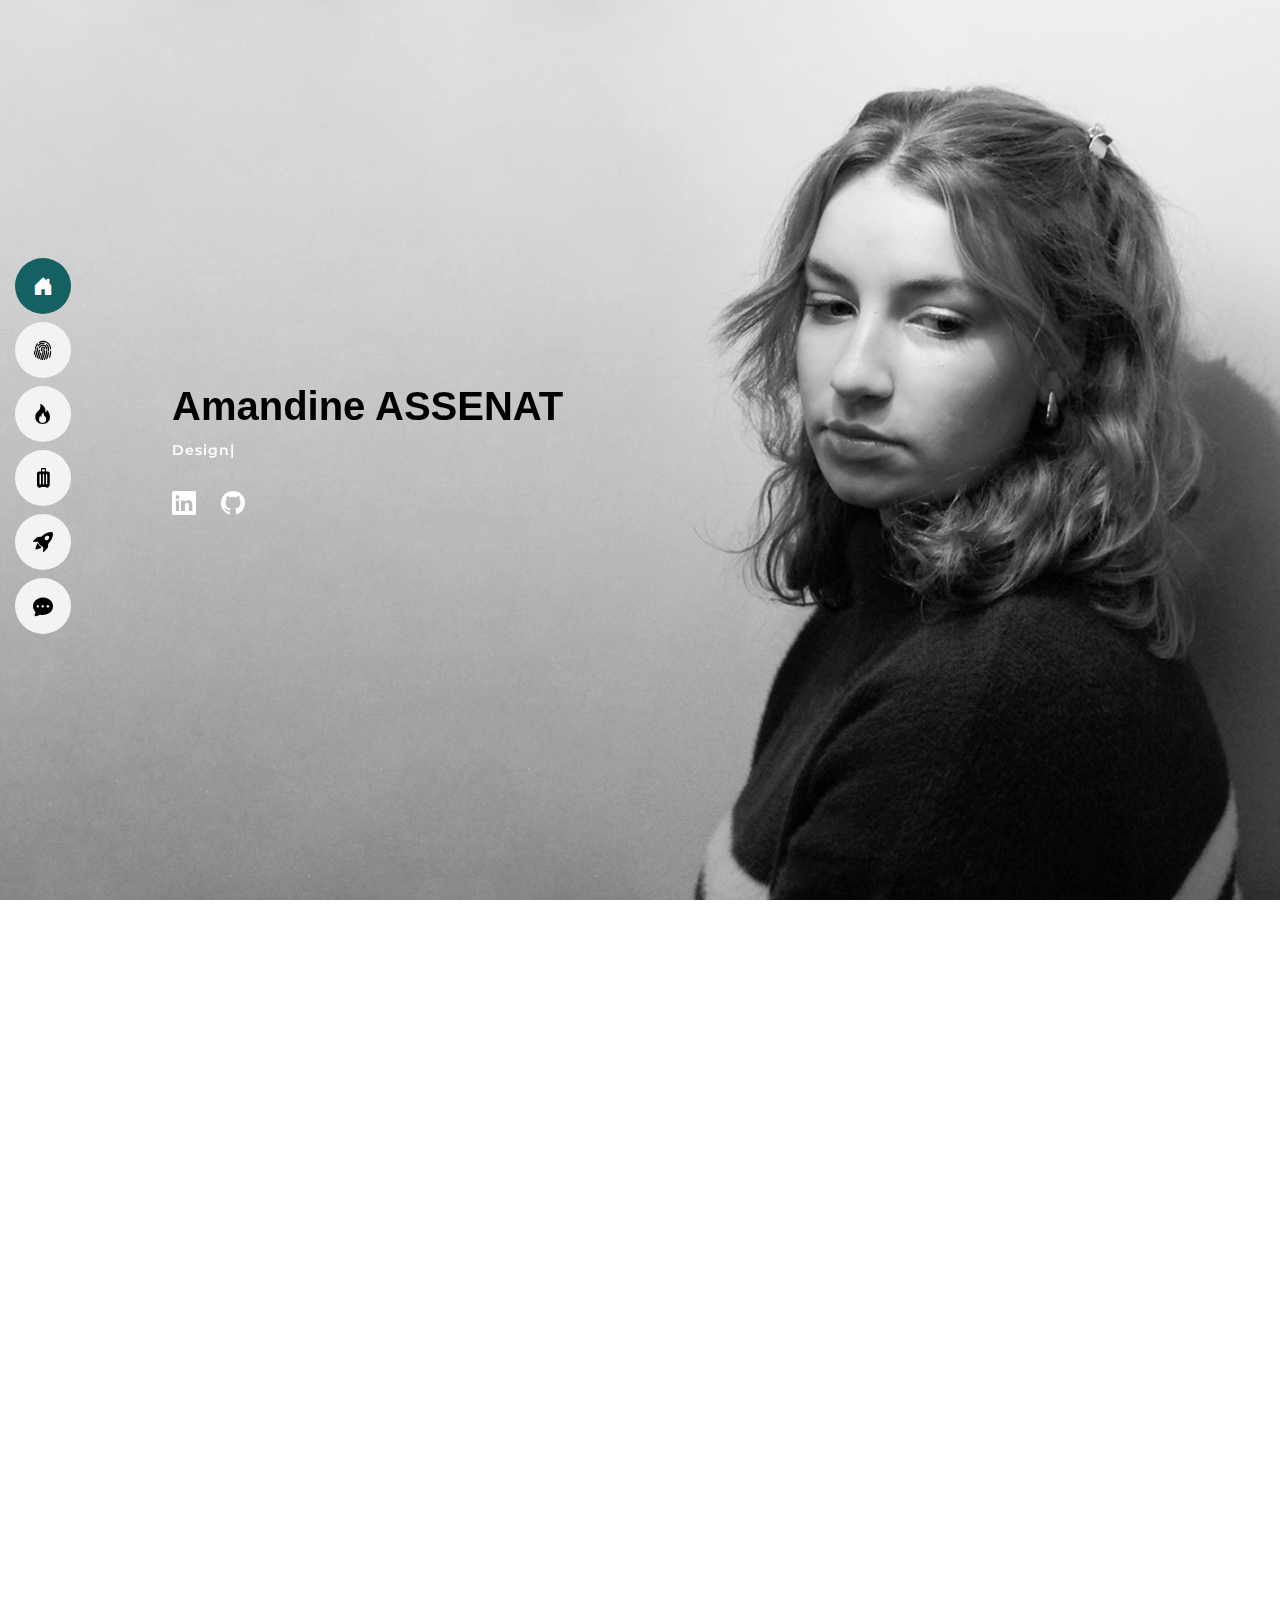
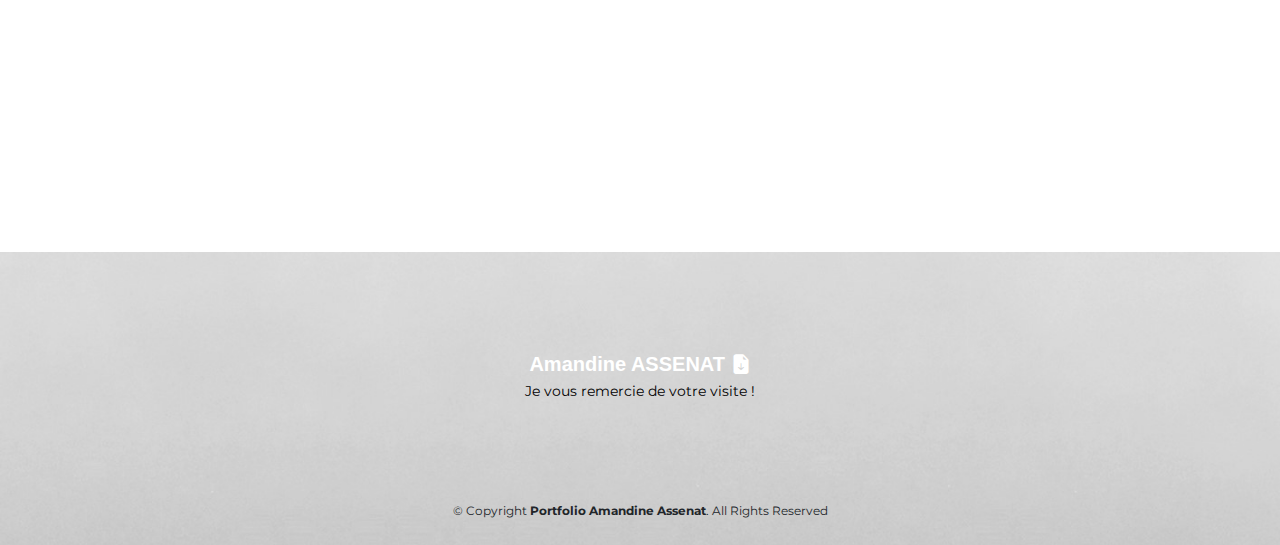
==== index.html @ fccd8afa "remove directory" ====
<!DOCTYPE html>
<html lang="en">

<head>
  <meta charset="utf-8">
  <meta content="width=device-width, initial-scale=1.0" name="viewport">

  <title>Portfolio Amandine Assenat</title>
  <meta content="" name="description">
  <meta content="" name="keywords">

  <!-- Favicons -->
  <!-- CHANGE -->
  <link href="assets/img/favicon.png" rel="icon">
  <!-- CHANGE -->
  <link href="assets/img/apple-touch-icon.png" rel="apple-touch-icon">

  <!-- Google Fonts -->
  <link rel="preconnect" href="https://fonts.googleapis.com">
  <link rel="preconnect" href="https://fonts.gstatic.com" crossorigin>
  <!-- Montserrat -->
  <link href="https://fonts.googleapis.com/css2?family=Montserrat:ital,wght@0,100..900;1,100..900&display=swap"
    rel="stylesheet">
  <!-- Shrikhand -->
  <link href="https://fonts.googleapis.com/css2?family=Shrikhand&display=swap" rel="stylesheet">

  <!-- Boostrap Icons -->
  <link rel="stylesheet" href="https://cdn.jsdelivr.net/npm/bootstrap-icons@1.3.0/font/bootstrap-icons.css">


  <!-- Vendor CSS Files -->
  <!-- Vendor CSS Files -->
  <link href="assets/vendor/aos/aos.css" rel="stylesheet">
  <link href="assets/vendor/bootstrap/css/bootstrap.min.css" rel="stylesheet">
  <link href="assets/vendor/bootstrap-icons/bootstrap-icons.css" rel="stylesheet">
  <link href="assets/vendor/boxicons/css/boxicons.min.css" rel="stylesheet">
  <link href="assets/vendor/glightbox/css/glightbox.min.css" rel="stylesheet">
  <link href="assets/vendor/swiper/swiper-bundle.min.css" rel="stylesheet">
  <!-- Template Main CSS File -->
  <link href="assets/css/style.css" rel="stylesheet">
</head>

<body>

  <!-- ======= Mobile nav toggle button ======= -->
  <i class="bi bi-list mobile-nav-toggle d-lg-none"></i>

  <!-- ======= Header ======= -->
  <header id="header" class="d-flex flex-column justify-content-center">

    <nav id="navbar" class="navbar nav-menu">
      <ul>
        <li><a href="#hero" class="nav-link nav-link1 scrollto active"><i class="bi-house-door-fill"></i>
            <span>Home</span></a></li>
        <li><a href="#about" class="nav-link nav-link2 scrollto"><i class="bi-fingerprint"></i> <span>À
              propos</span></a></li>
        <li><a href="#skills" class="nav-link nav-link3 scrollto"><i class="bi-fire"></i> <span>Mes
              compétences</span></a></li>
        <li><a href="#resume" class="nav-link nav-link4 scrollto"><i class="bi-suitcase-fill"></i> <span>Mon
              parcours</span></a></li>
        <li><a href="#portfolio" class="nav-link nav-link5 scrollto"><i class="bi-rocket-takeoff-fill"></i>
            <span>Portfolio</span></a></li>
        <li><a href="#contact" class="nav-link nav-link6 scrollto"><i class="bi-chat-dots-fill"></i>
            <span>Contact</span></a></li>
      </ul>
    </nav><!-- .nav-menu -->

  </header><!-- End Header -->

  <!-- ======= Hero Section ======= -->
  <section id="hero" class="d-flex flex-column justify-content-center">
    <div class="container" data-aos="zoom-in" data-aos-delay="100">
      <h1>Amandine ASSENAT</h1>
      <p><span class="typed" data-typed-items="Designer Graphique, Designer UX/UI, Developpeur Front-end"></span></p>
      <div class="social-links">
        <a href="https://www.linkedin.com/in/amandine-assenat-designer-graphique-developpeuse-front-end/"
          target="_blank" class="LinkedIn"><i class="bi-linkedin"></i></a>
        <a href="https://github.com/Amandine4731" target="_blank" class="Github"><i class="bi-github"></i></a>
      </div>
    </div>
  </section><!-- End Hero -->

  <main id="main">

    <!-- ======= About Section ======= -->
    <section id="about" class="about">
      <div class="container" data-aos="fade-up">

        <div class="section-title">
          <h2>À propos</h2>
          <p>Hello, je m'appelle Amandine Assenat, j'ai 21 ans et je suis née à Agen.<br><br>A l’âge de 17 ans, je suis
            partie vivre à <span>Toulouse</span> pour mes études d’infographie. J'ai suivi un BTS ERPC (Graphisme
            publicitaire), en alternance dans une agence de signalétique, où j’ai découvert une vrai passion pour
            l’univers de <span>design graphique</span>.<br><br>Par la suite, je me suis donc engagée pour deux ans dans
            une école de programmation informatique, dans le but d'apprendre le métier de <span>développeur web
              front-end</span> tout en acquérant une connaissance générale de la programmation.<br><br><span>Passionnée
              de dessin, peinture, loisirs créatifs, bricolage, 3D, natation, voyage, nature ou bien encore de
              cuisine.</span></p>

        </div>

        <div class="about-img-text row">
          <div class="img-about col-lg-4">
            <img src="assets/img/profile-img.png" class="img-fluid" alt="" width="300px">
          </div>
          <div class="col-lg-8 pt-lg-0 content">
            <div class="row">
              <div class="col-lg-6">
                <ul>
                  <li><svg width="30" height="30" viewBox="0 0 600 600" xmlns="http://www.w3.org/2000/svg">
                      <path stroke="none" stroke-width="0" fill="#f5f5f5"
                        d="M300,521.0016835830174C376.1290562159157,517.8887921683347,466.0731472004068,529.7835943286574,510.70327084640275,468.03025145048787C554.3714126377745,407.6079735673963,508.03601936045806,328.9844924480964,491.2728898941984,256.3432110539036C474.5976632858925,184.082847569629,479.9380746630129,96.60480741107993,416.23090153303,58.64404602377083C348.86323505073057,18.502131276798302,261.93793281208167,40.57373210992963,193.5410806939664,78.93577620505333C130.42746243093433,114.334589627462,98.30271207620316,179.96522072025542,76.75703585869454,249.04625023123273C51.97151888228291,328.5150500222984,13.704378332031375,421.85034740162234,66.52175969318436,486.19268352777647C119.04800174914682,550.1803526380478,217.28368757567262,524.383925680826,300,521.0016835830174">
                      </path>
                    </svg>
                    <b>MOTIVÉE</b>
                  </li>
                  <li><svg width="30" height="30" viewBox="0 0 600 600" xmlns="http://www.w3.org/2000/svg">
                      <path stroke="none" stroke-width="0" fill="#f5f5f5"
                        d="M300,582.0697525312426C382.5290701553225,586.8405444964366,449.9789794690241,525.3245884688669,502.5850820975895,461.55621195738473C556.606425686781,396.0723002908107,615.8543463187945,314.28637112970534,586.6730223649479,234.56875336149918C558.9533121215079,158.8439757836574,454.9685369536778,164.00468322053177,381.49747125262974,130.76875717737553C312.15926192815925,99.40240125094834,248.97055460311594,18.661163978235184,179.8680185752513,50.54337015887873C110.5421016452524,82.52863877960104,119.82277516462835,180.83849132639028,109.12597500060166,256.43424936330496C100.08760227029461,320.3096726198365,92.17705696193138,384.0621239912766,124.79988738764834,439.7174275375508C164.83382741302287,508.01625554203684,220.96474134820875,577.5009287672846,300,582.0697525312426">
                      </path>
                    </svg>
                    <b>Souriante et attitude positive</b>
                  </li>
                  <li><svg width="30" height="30" viewBox="0 0 600 600" xmlns="http://www.w3.org/2000/svg">
                      <path stroke="none" stroke-width="0" fill="#f5f5f5"
                        d="M300,541.5067337569781C382.14930387511276,545.0595476570109,479.8736841581634,548.3450877840088,526.4010558755058,480.5488172755941C571.5218469581645,414.80211281144784,517.5187510058486,332.0715597781072,496.52539010469104,255.14436215662573C477.37192572678356,184.95920475031193,473.57363656557914,105.61284051026155,413.0603344069578,65.22779650032875C343.27470386102294,18.654635553484475,251.2091493199835,5.337323636656869,175.0934190732945,40.62881213300186C97.87086631185822,76.43348514350839,51.98124368387456,156.15599469081315,36.44837278890362,239.84606092416172C21.716077023791087,319.22268207091537,43.775223500013084,401.1760424656574,96.891909868211,461.97329694683043C147.22146801428983,519.5804099606455,223.5754009179313,538.201503339737,300,541.5067337569781">
                      </path>
                    </svg>
                    <b>Ponctualité et fiabilité</b>
                  </li>
                  <li><svg width="30" height="30" viewBox="0 0 600 600" xmlns="http://www.w3.org/2000/svg">
                      <path stroke="none" stroke-width="0" fill="#f5f5f5"
                        d="M300,503.46388370962813C374.79870501325706,506.71871716319447,464.8034551963731,527.1746412648533,510.4981551193396,467.86667711651364C555.9287308511215,408.9015244558933,512.6030010748507,327.5744911775523,490.211057578863,256.5855673507754C471.097692560561,195.9906835881958,447.69079081568157,138.11976852964426,395.19560036434837,102.3242989838813C329.3053358748298,57.3949838291264,248.02791733380457,8.279543830951368,175.87071277845988,42.242879143198664C103.41431057327972,76.34704239035025,93.79494320519305,170.9812938413882,81.28167332365135,250.07896920659033C70.17666984294237,320.27484674793965,64.84698225790005,396.69656628748305,111.28512138212992,450.4950937839243C156.20124167950087,502.5303643271138,231.32542653798444,500.4755392045468,300,503.46388370962813">
                      </path>
                    </svg>
                    <b>À l’écoute et attentive</b>
                  </li>
                  <li><svg width="30" height="30" viewBox="0 0 600 600" xmlns="http://www.w3.org/2000/svg">
                      <path stroke="none" stroke-width="0" fill="#f5f5f5"
                        d="M300,532.3542879108572C369.38199826031484,532.3153073249985,429.10787420159085,491.63046689027357,474.5244479745417,439.17860296908856C522.8885846962883,383.3225815378663,569.1668002868075,314.3205725914397,550.7432151929288,242.7694973846089C532.6665558377875,172.5657663291529,456.2379748765914,142.6223662098291,390.3689995646985,112.34683881706744C326.66090330228417,83.06452184765237,258.84405631176094,53.51806209861945,193.32584062364296,78.48882559362697C121.61183558270385,105.82097193414197,62.805066853699245,167.19869350419734,48.57481801355237,242.6138429142374C34.843463184063346,315.3850353017275,76.69343916112496,383.4422959591041,125.22947124332185,439.3748458443577C170.7312796277747,491.8107796887764,230.57421082200815,532.3932930995766,300,532.3542879108572">
                      </path>
                    </svg>
                    <b>Créativité et innovation</b>
                  </li>
                  <li><svg width="30" height="30" viewBox="0 0 600 600" xmlns="http://www.w3.org/2000/svg">
                      <path stroke="none" stroke-width="0" fill="#f5f5f5"
                        d="M300,566.797414625762C385.7384707136149,576.1784315230908,478.7894351017131,552.8928747891023,531.9192734346935,484.94944893311C584.6109503024035,417.5663521118492,582.489472248146,322.67544863468447,553.9536738515405,242.03673114598146C529.1557734026468,171.96086150256528,465.24506316201064,127.66468636344209,395.9583748389544,100.7403814666027C334.2173773831606,76.7482773500951,269.4350130405921,84.62216499799875,207.1952322260088,107.2889140133804C132.92018162631612,134.33871894543012,41.79353780512637,160.00259165414826,22.644507872594943,236.69541883565114C3.319112789854554,314.0945973066697,72.72355303640163,379.243833228382,124.04198916343866,440.3218312028393C172.9286146004772,498.5055451809895,224.45579914871206,558.5317968840102,300,566.797414625762">
                      </path>
                    </svg>
                    <b>Esprit d’équipe et collaboration</b>
                  </li>
                </ul>
              </div>
              <div class="col-lg-6">
                <ul>
                  <li><svg width="30" height="30" viewBox="0 0 600 600" xmlns="http://www.w3.org/2000/svg">
                      <path stroke="none" stroke-width="0" fill="#f5f5f5"
                        d="M300,521.0016835830174C376.1290562159157,517.8887921683347,466.0731472004068,529.7835943286574,510.70327084640275,468.03025145048787C554.3714126377745,407.6079735673963,508.03601936045806,328.9844924480964,491.2728898941984,256.3432110539036C474.5976632858925,184.082847569629,479.9380746630129,96.60480741107993,416.23090153303,58.64404602377083C348.86323505073057,18.502131276798302,261.93793281208167,40.57373210992963,193.5410806939664,78.93577620505333C130.42746243093433,114.334589627462,98.30271207620316,179.96522072025542,76.75703585869454,249.04625023123273C51.97151888228291,328.5150500222984,13.704378332031375,421.85034740162234,66.52175969318436,486.19268352777647C119.04800174914682,550.1803526380478,217.28368757567262,524.383925680826,300,521.0016835830174">
                      </path>
                    </svg>
                    <b>Autonomie et initiative</b>
                  </li>
                  <li><svg width="30" height="30" viewBox="0 0 600 600" xmlns="http://www.w3.org/2000/svg">
                      <path stroke="none" stroke-width="0" fill="#f5f5f5"
                        d="M300,582.0697525312426C382.5290701553225,586.8405444964366,449.9789794690241,525.3245884688669,502.5850820975895,461.55621195738473C556.606425686781,396.0723002908107,615.8543463187945,314.28637112970534,586.6730223649479,234.56875336149918C558.9533121215079,158.8439757836574,454.9685369536778,164.00468322053177,381.49747125262974,130.76875717737553C312.15926192815925,99.40240125094834,248.97055460311594,18.661163978235184,179.8680185752513,50.54337015887873C110.5421016452524,82.52863877960104,119.82277516462835,180.83849132639028,109.12597500060166,256.43424936330496C100.08760227029461,320.3096726198365,92.17705696193138,384.0621239912766,124.79988738764834,439.7174275375508C164.83382741302287,508.01625554203684,220.96474134820875,577.5009287672846,300,582.0697525312426">
                      </path>
                    </svg>
                    <b>Maîtrise de l’orthographe</b>
                  </li>
                  <li><svg width="30" height="30" viewBox="0 0 600 600" xmlns="http://www.w3.org/2000/svg">
                      <path stroke="none" stroke-width="0" fill="#f5f5f5"
                        d="M300,541.5067337569781C382.14930387511276,545.0595476570109,479.8736841581634,548.3450877840088,526.4010558755058,480.5488172755941C571.5218469581645,414.80211281144784,517.5187510058486,332.0715597781072,496.52539010469104,255.14436215662573C477.37192572678356,184.95920475031193,473.57363656557914,105.61284051026155,413.0603344069578,65.22779650032875C343.27470386102294,18.654635553484475,251.2091493199835,5.337323636656869,175.0934190732945,40.62881213300186C97.87086631185822,76.43348514350839,51.98124368387456,156.15599469081315,36.44837278890362,239.84606092416172C21.716077023791087,319.22268207091537,43.775223500013084,401.1760424656574,96.891909868211,461.97329694683043C147.22146801428983,519.5804099606455,223.5754009179313,538.201503339737,300,541.5067337569781">
                      </path>
                    </svg>
                    <b>Gestion de la relation client</b>
                  </li>
                  <li><svg width="30" height="30" viewBox="0 0 600 600" xmlns="http://www.w3.org/2000/svg">
                      <path stroke="none" stroke-width="0" fill="#f5f5f5"
                        d="M300,532.3542879108572C369.38199826031484,532.3153073249985,429.10787420159085,491.63046689027357,474.5244479745417,439.17860296908856C522.8885846962883,383.3225815378663,569.1668002868075,314.3205725914397,550.7432151929288,242.7694973846089C532.6665558377875,172.5657663291529,456.2379748765914,142.6223662098291,390.3689995646985,112.34683881706744C326.66090330228417,83.06452184765237,258.84405631176094,53.51806209861945,193.32584062364296,78.48882559362697C121.61183558270385,105.82097193414197,62.805066853699245,167.19869350419734,48.57481801355237,242.6138429142374C34.843463184063346,315.3850353017275,76.69343916112496,383.4422959591041,125.22947124332185,439.3748458443577C170.7312796277747,491.8107796887764,230.57421082200815,532.3932930995766,300,532.3542879108572">
                      </path>
                    </svg>
                    <b>Esprit manuel</b>
                  </li>
                  <li><svg width="30" height="30" viewBox="0 0 600 600" xmlns="http://www.w3.org/2000/svg">
                      <path stroke="none" stroke-width="0" fill="#f5f5f5"
                        d="M300,503.46388370962813C374.79870501325706,506.71871716319447,464.8034551963731,527.1746412648533,510.4981551193396,467.86667711651364C555.9287308511215,408.9015244558933,512.6030010748507,327.5744911775523,490.211057578863,256.5855673507754C471.097692560561,195.9906835881958,447.69079081568157,138.11976852964426,395.19560036434837,102.3242989838813C329.3053358748298,57.3949838291264,248.02791733380457,8.279543830951368,175.87071277845988,42.242879143198664C103.41431057327972,76.34704239035025,93.79494320519305,170.9812938413882,81.28167332365135,250.07896920659033C70.17666984294237,320.27484674793965,64.84698225790005,396.69656628748305,111.28512138212992,450.4950937839243C156.20124167950087,502.5303643271138,231.32542653798444,500.4755392045468,300,503.46388370962813">
                      </path>
                    </svg>
                    <b>Français, Anglais, Espagnol</b>
                  </li>
                  <li><svg width="30" height="30" viewBox="0 0 600 600" xmlns="http://www.w3.org/2000/svg">
                      <path stroke="none" stroke-width="0" fill="#f5f5f5"
                        d="M300,566.797414625762C385.7384707136149,576.1784315230908,478.7894351017131,552.8928747891023,531.9192734346935,484.94944893311C584.6109503024035,417.5663521118492,582.489472248146,322.67544863468447,553.9536738515405,242.03673114598146C529.1557734026468,171.96086150256528,465.24506316201064,127.66468636344209,395.9583748389544,100.7403814666027C334.2173773831606,76.7482773500951,269.4350130405921,84.62216499799875,207.1952322260088,107.2889140133804C132.92018162631612,134.33871894543012,41.79353780512637,160.00259165414826,22.644507872594943,236.69541883565114C3.319112789854554,314.0945973066697,72.72355303640163,379.243833228382,124.04198916343866,440.3218312028393C172.9286146004772,498.5055451809895,224.45579914871206,558.5317968840102,300,566.797414625762">
                      </path>
                    </svg>
                    <b id="commute">Voiture, Pass Tisseo, Passeport valide</b>
                  </li>
                </ul>
              </div>
            </div>
          </div>
        </div>
        <p class="to-summarize"><b>Pour résumer :</b> Diplômée d'un BTS designer graphique, dotée d'une experience
          professionnelle en signalétique, et en train d'acquérir des compétences fondamentales en développement web au
          sein d'une formation basée sur la pratique, l'autonomie et la collaboration.
          <span>Pleine de créativité et passionnée</span>, désireuse de <span>rejoindre une équipe
            professionnelle</span> pour <span>travailler sur des projets</span> concrets et impactants.
        </p>
      </div>
    </section><!-- End About Section -->

    <!-- ======= Skills Section ======= -->
    <section id="skills" class="skills section-bg">
      <div class="container" data-aos="fade-up">

        <div class="section-title">
          <h2>Skills</h2>
        </div>

        <div class="row skills-content">

          <div class="col">
            <div class="progress">
              <span class="skill">Linux <i class="val">100%</i></span>
              <div class="progress-bar-wrap">
                <div class="progress-bar" role="progressbar" aria-valuenow="100" aria-valuemin="0" aria-valuemax="100">
                </div>
              </div>
            </div>

            <div class="progress">
              <span class="skill">C <i class="val">70%</i></span>
              <div class="progress-bar-wrap">
                <div class="progress-bar" role="progressbar" aria-valuenow="90" aria-valuemin="0" aria-valuemax="100">
                </div>
              </div>
            </div>

            <div class="progress">
              <span class="skill">Python <i class="val">70%</i></span>
              <div class="progress-bar-wrap">
                <div class="progress-bar" role="progressbar" aria-valuenow="75" aria-valuemin="0" aria-valuemax="100">
                </div>
              </div>
            </div>

            <div class="progress">
              <span class="skill">Javascript <i class="val">60%</i></span>
              <div class="progress-bar-wrap">
                <div class="progress-bar" role="progressbar" aria-valuenow="75" aria-valuemin="0" aria-valuemax="100">
                </div>
              </div>
            </div>

            <div class="progress">
              <span class="skill">MySQL <i class="val">50%</i></span>
              <div class="progress-bar-wrap">
                <div class="progress-bar" role="progressbar" aria-valuenow="75" aria-valuemin="0" aria-valuemax="100">
                </div>
              </div>
            </div>

            <div class="progress">
              <span class="skill">SASS <i class="val">75%</i></span>
              <div class="progress-bar-wrap">
                <div class="progress-bar" role="progressbar" aria-valuenow="75" aria-valuemin="0" aria-valuemax="100">
                </div>
              </div>
            </div>

          </div>

          <div class="col">

            <div class="progress">
              <span class="skill">HTML/CSS <i class="val">90%</i></span>
              <div class="progress-bar-wrap">
                <div class="progress-bar" role="progressbar" aria-valuenow="80" aria-valuemin="0" aria-valuemax="100">
                </div>
              </div>
            </div>

            <div class="progress">
              <span class="skill">Boostrap/Tailwind <i class="val">90%</i></span>
              <div class="progress-bar-wrap">
                <div class="progress-bar" role="progressbar" aria-valuenow="90" aria-valuemin="0" aria-valuemax="100">
                </div>
              </div>
            </div>

            <div class="progress">
              <span class="skill">Flutter <i class="val">90%</i></span>
              <div class="progress-bar-wrap">
                <div class="progress-bar" role="progressbar" aria-valuenow="55" aria-valuemin="0" aria-valuemax="100">
                </div>
              </div>
            </div>

            <div class="progress">
              <span class="skill">React Native <i class="val">60%</i></span>
              <div class="progress-bar-wrap">
                <div class="progress-bar" role="progressbar" aria-valuenow="55" aria-valuemin="0" aria-valuemax="100">
                </div>
              </div>
            </div>

            <div class="progress">
              <span class="skill">CMS <i class="val">100%</i></span>
              <div class="progress-bar-wrap">
                <div class="progress-bar" role="progressbar" aria-valuenow="55" aria-valuemin="0" aria-valuemax="100">
                </div>
              </div>
            </div>

            <div class="progress">
              <span class="skill">Figma <i class="val">100%</i></span>
              <div class="progress-bar-wrap">
                <div class="progress-bar" role="progressbar" aria-valuenow="55" aria-valuemin="0" aria-valuemax="100">
                </div>
              </div>
            </div>
          </div>

          <div class="col">

            <div class="progress">
              <span class="skill">Suite Adobe <i class="val">100%</i></span>
              <div class="progress-bar-wrap">
                <div class="progress-bar" role="progressbar" aria-valuenow="80" aria-valuemin="0" aria-valuemax="100">
                </div>
              </div>
            </div>

            <div class="progress">
              <span class="skill">Impression/Façonnage/... <i class="val">90%</i></span>
              <div class="progress-bar-wrap">
                <div class="progress-bar" role="progressbar" aria-valuenow="90" aria-valuemin="0" aria-valuemax="100">
                </div>
              </div>
            </div>

            <div class="progress">
              <span class="skill">Flocage véhicule <i class="val">70%</i></span>
              <div class="progress-bar-wrap">
                <div class="progress-bar" role="progressbar" aria-valuenow="55" aria-valuemin="0" aria-valuemax="100">
                </div>
              </div>
            </div>

            <div class="progress">
              <span class="skill">FlexiSign <i class="val">100%</i></span>
              <div class="progress-bar-wrap">
                <div class="progress-bar" role="progressbar" aria-valuenow="55" aria-valuemin="0" aria-valuemax="100">
                </div>
              </div>
            </div>

            <div class="progress">
              <span class="skill">SweatHome 3D <i class="val">100%</i></span>
              <div class="progress-bar-wrap">
                <div class="progress-bar" role="progressbar" aria-valuenow="55" aria-valuemin="0" aria-valuemax="100">
                </div>
              </div>
            </div>

            <div class="progress">
              <span class="skill">Blender <i class="val">30%</i></span>
              <div class="progress-bar-wrap">
                <div class="progress-bar" role="progressbar" aria-valuenow="55" aria-valuemin="0" aria-valuemax="100">
                </div>
              </div>
            </div>
          </div>
        </div>
      </div>
    </section><!-- End Skills Section -->

    <!-- ======= Resume Section ======= -->
    <section id="resume" class="resume">
      <div class="container" data-aos="fade-up">

        <div class="section-title">
          <h2>Resume</h2>
        </div>
        <div class="posters-row">
          <div class="col">
            <a href="https://www.holbertonschool.fr/programme/specialisations/full-stack?_gl=1*ezsrgf*_up*MQ..&gclid=CjwKCAjwrcKxBhBMEiwAIVF8rO0emxx7B_g_UryvPlRhD3UxV2IEqohUtcSVKGcytmfOcC0Fhbu46BoCSY8QAvD_BwE"
              target="_blank">
              <img class="poster-scolaire" src="assets/img/posters/holberton.jpg" alt="" width="28%">
            </a>
            <a href="https://stephane-hessel.mon-ent-occitanie.fr/les-formations-proposees/lycee-general-et-technologique/les-bts/le-bts-erpc-etude-de-realisation-d-un-projet-de-communication--35082.htm"
              target="_blank">
              <img class="poster-scolaire" src="assets/img/posters/bts_erpc.jpg" alt="" width="28%">
            </a>
            <a href="http://www.citescolairestendhal.fr/" target="_blank">
              <img class="poster-scolaire" src="assets/img/posters/bac_es.jpg" alt="" width="28%">
            </a>
          </div>
          <div class="col">
            <a href="https://madeintracker.com/fr/" target="_blank">
              <img class="poster-pro" src="assets/img/posters/made_in_tracker.jpg" alt="" width="20%">
            </a>
            <a href="https://www.youtube.com/watch?v=0CYzBYsmR5g&ab_channel=teletoulouse" target="_blank">
              <img class="poster-pro" src="assets/img/posters/poste_pic.jpg" alt="" width="20%">
            </a>
            <a href="https://www.em-deco.fr/" target="_blank">
              <img class="poster-pro" src="assets/img/posters/em_deco.jpg" alt="" width="20%">
            </a>
            <img class="poster-pro" src="assets/img/posters/marches_bazens.jpg" alt="" width="20%">
          </div>
        </div>
        <div class="row">
          <div class="col-lg-6">

            <h3 class="resume-title">Expérience scolaire</h3>
            <div class="resume-item">
              <h4><span>Formation de ‘Software Engeneering’ (niveau RNCP 6)</span></h4>
              <h5>2024 - 2022</h5>
              <h5 id="place">Holberton School, Toulouse</h5>
              <ul>
                <li>Formation basée à 100% sur la pratique, l’autonomie, et la collaboration entre pairs.</li>
                <li>Réusssite de la première année de fondations avec un taux de réussite de 90%.</li>
                <li>Obtention de mon diplôme de fin de première année avec un score de 99,5%.</li>
                <li>Ambition de me spécialiser davantage en front-end tout en acquérant une compréhension du back-end,
                  un avantage compétitif dans le domaine.</li>
              </ul>
            </div>
            <div class="resume-item">
              <h4><span>BTS ERPC option A (graphisme)</span></h4>
              <h5>2022 - 2020</h5>
              <h5 id="place">Lycée Stéphane Hessel, Toulouse</h5>
              <ul>
                <li>Obtention du diplôme avec une moyenne de plus de 18/20.</li>
                <li>Obtention de la note maximale de 20/20 à l’épreuve technique.</li>
                <li>3 excellentes offres d’emploi à haute responsabilité proposées à l’issue de la formation.</li>
              </ul>
            </div>
            <div class="resume-item">
              <h4><span>BAC ES (économique et social)</span></h4>
              <h5>2020</h5>
              <h5 id="place">Lycée Stendhal, Aiguillon</h5>
              <ul>
                <li>Obtention du diplôme avec une moyenne de 15,8/20, dont 18/20 en mathématiques et 16/20 en sciences
                  économiques et sociales.</li>
              </ul>
            </div>
          </div>
          <div class="col-lg-6">
            <h3 class="resume-title">Expérience professionnelle</h3>
            <div class="resume-item">
              <h4><span>Stagiaire en UX/UI dans une start-up</span></h4>
              <h5>Août 2023</h5>
              <h5 id="place">Made In Tracker, Toulouse</h5>
              <ul>
                <li>Réalisation et validation en 24h d’une charte graphique fonctionnelle.</li>
                <li>Maquettage complet et adaptable sous Figma en 5 jours de l’application.</li>
                <li>Disponnible continuellement de 9h à 18h sur Slack.</li>
              </ul>
            </div>
            <div class="resume-item">
              <h4><span>Agente de tri en intérim</span></h4>
              <h5>Septembre-Novembre 2023</h5>
              <h5 id="place">Poste PIC, Castelnau-d'Estrétefonds</h5>
              <ul>
                <li>Tri du courrier de différents formats .</li>
                <li>Horaires variées.</li>
                <li>Productivité optimisée et efficacité opérationnelle.</li>
              </ul>
            </div>
            <div class="resume-item">
              <h4><span>Alternante graphiste et enseigniste dans une entreprise de signalétique</span></h4>
              <h5>2022 - 2020</h5>
              <h5 id="place">Em’déco, Agen</h5>
              <ul>
                <li>70% de tâche de graphiste.</li>
                <li>30% tâches annexes (impression, façonnage, flocage de véhicules, pose, etc.) + relation clientèle.
                </li>
                <li>Responsable de la réalisation de 80% des projets de maquettes.</li>
                <li>100% de satisfaction clientèle.</li>
              </ul>
            </div>
            <div class="resume-item">
              <h4><span>Vente sur un marché associatif</span></h4>
              <h5>2020 - 2016</h5>
              <h5 id="place">Bazens</h5>
              <ul>
                <li>Quatre étés consécutifs à travailler afin de soutenir l’activité de mon village.</li>
              </ul>
            </div>
          </div>
        </div>

      </div>
    </section><!-- End Resume Section -->

    <!-- ======= Portfolio Section ======= -->
    <section id="portfolio" class="portfolio section-bg">
      <div class="container" data-aos="fade-up">

        <div class="section-title">
          <h2>Portfolio</h2>
        </div>
        <div class="row">
          <div class="col-lg-12 d-flex justify-content-center" data-aos="fade-up" data-aos-delay="100">
            <ul id="portfolio-flters">
              <li data-filter="*" class="filter-active"><span>Tout</span></li>
              <li data-filter=".filter-graphic-design"><span>Design Graphique</span></li>
              <li data-filter=".filter-web-design"><span>Web Design</span></li>
              <li data-filter=".filter-3d"><span>3D</span></li>
              <li data-filter=".filter-other"><span>Autres</span></li>
            </ul>
          </div>
        </div>

        <div class="row portfolio-container" data-aos="fade-up" data-aos-delay="200">

          <div class="col-lg-4 col-md-6 portfolio-item filter-web-design">
            <div class="portfolio-wrap">
              <img src="assets/img/portfolio/web-design/1.jpg" class="img-fluid" alt="">
              <div class="portfolio-info">
                <h4><span>MyStudentFlat</span><a href="https://github.com/Amandine4731/holbertonschool-MyStudentFlat"
                    target="_blank" class="more-infos"><i class="bi-plus-square-fill"></i></a></h4>
                <h5>Projet en binôme de fin d'année à la Holberton School</h5>
                <p>Application mobile destinée à Il s'agit d'une application mobile conçue spécialement pour les
                  étudiantes, dans le but de rendre leur recherche d'appartement plus simple et sécurisée. Cette
                  application rassemble toutes les annonces d'appartements à Toulouse, proposés par des agences
                  immobilières de confiance, dont le loyer est inférieur à 800€.</p>
              </div>
            </div>
          </div>

          <div class="col-lg-4 col-md-6 portfolio-item filter-3d">
            <div class="portfolio-wrap">
              <img src="assets/img/portfolio/3d/2.jpg" class="img-fluid" alt="">
              <div class="portfolio-info">
                <h4><span>Bureau ergonomique en 3D</span></h4>
                <h5>Projet réalisé sous Sweet Home 3D</h5>
                <p>Conception en 3D visant à valoriser l'ergonomie d'un bureau ordinaire et ainsi prévenir d'éventuels
                  troubles musculo-squelettiques (TMS).</p>
              </div>
            </div>
          </div>

          <div class="col-lg-4 col-md-6 portfolio-item filter-graphic-design">
            <div class="portfolio-wrap">
              <img src="assets/img/portfolio/graphic-design/2.jpg" class="img-fluid" alt="">
              <div class="portfolio-info">
                <h4><span>Rapport d'activité</span><a
                    href="https://drive.google.com/file/d/1JTVB_Kt-LUlAoXZw0e0xqsuJzuIcAnJF/view?usp=sharing"
                    target="_blank" class="more-infos"><i class="bi-plus-square-fill"></i></a></h4>
                <h5>Dans le cadre d'un projet de fin d'année en BTS ERPC</h5>
                <p>Réalisation de mon rapport d'alternance en agence de signalétique. Collaboration avec Indesign,
                  Photoshop, Illustrator et Sweet Home 3D. Délai accordé de 2 semaines.</p>
              </div>
            </div>
          </div>

          <div class="col-lg-4 col-md-6 portfolio-item filter-3d">
            <div class="portfolio-wrap">
              <img src="assets/img/portfolio/3d/1.png" class="img-fluid" alt="">
              <div class="portfolio-info">
                <h4><span>Appartement Étudiant en 3D (part 1)</span></h4>
                <h5>Projet personnel à but économique et écologique - Sweet Home 3D</h5>
                <p>Reproduction en 3D de l'architecture de mon nouveau logement. Ce projet permet de conceptualiser
                  l'aménagement afin d'optimiser l'achat de meubles (d'occasion ou neufs), et ainsi éviter la
                  surconsommation.</p>
              </div>
            </div>
          </div>

          <div class="col-lg-4 col-md-6 portfolio-item filter-3d">
            <div class="portfolio-wrap">
              <img src="assets/img/portfolio/3d/3.jpg" class="img-fluid" alt="">
              <div class="portfolio-info">
                <h4><span>Appartement Étudiant en 3D (part 2)</span></h4>
                <h5>Projet personnel à but économique et écologique - Sweet Home 3D</h5>
                <p>Conceptualisation de l'aménagement de la chambre.</p>
              </div>
            </div>
          </div>

          <div class="col-lg-4 col-md-6 portfolio-item filter-other">
            <div class="portfolio-wrap">
              <img src="assets/img/portfolio/other/1.jpg" class="img-fluid" alt="">
              <div class="portfolio-info">
                <h4><span>Dessin</span></h4>
                <p>Dessin au stylo bille Noir</p>
              </div>
            </div>
          </div>


          <div class="col-lg-4 col-md-6 portfolio-item filter-other">
            <div class="portfolio-wrap">
              <img src="assets/img/portfolio/other/3.jpg" class="img-fluid" alt="">
              <div class="portfolio-info">
                <h4><span>Dessin</span></h4>
                <p>Dessin au stylo bille Noir</p>
              </div>
            </div>
          </div>


          <div class="col-lg-4 col-md-6 portfolio-item filter-graphic-design">
            <div class="portfolio-wrap">
              <img src="assets/img/portfolio/graphic-design/1.jpg" class="img-fluid" alt="">
              <div class="portfolio-info">
                <h4><span>Création de logo</span></h4>
                <h5>Création du logo sélectionné par la Maison du Rugby de Toulouse dans le cadre d'un concours au BTS
                  ERPC</h5>
                <p>Ce logo a été sélectionné parmi les 15 autres proposés dans le cadre du concours. Réalisation selon
                  une demande spécifique de la clientèle. Créé avec Illustrator.</p>
              </div>
            </div>
          </div>

          <div class="col-lg-4 col-md-6 portfolio-item filter-other">
            <div class="portfolio-wrap">
              <img src="assets/img/portfolio/other/5.jpg" class="img-fluid" alt="">
              <div class="portfolio-info">
                <h4><span>Dessin (reproduction)</span></h4>
                <p>Dessin au crayon à papier reproduisant des oreilles.</p>
              </div>
            </div>
          </div>

          <div class="col-lg-4 col-md-6 portfolio-item filter-other">
            <div class="portfolio-wrap">
              <img src="assets/img/portfolio/other/6.jpg" class="img-fluid" alt="">
              <div class="portfolio-info">
                <h4><span>Dessin</span></h4>
                <p>Dessin d'un visage au crayon à papier.</p>
              </div>
            </div>
          </div>

          <div class="col-lg-4 col-md-6 portfolio-item filter-other">
            <div class="portfolio-wrap">
              <img src="assets/img/portfolio/other/7.jpg" class="img-fluid" alt="">
              <div class="portfolio-info">
                <h4><span>Peinture</span></h4>
                <p>Peinture à l'eau.</p>
              </div>
            </div>
          </div>

          <div class="col-lg-4 col-md-6 portfolio-item filter-other">
            <div class="portfolio-wrap">
              <img src="assets/img/portfolio/other/8.jpg" class="img-fluid" alt="">
              <div class="portfolio-info">
                <h4><span>Restauration et relooking de meuble</span></h4>
                <p>Restauration d'un meuble avec une inspiration japonaise pour son relooking.</p>
              </div>
            </div>
          </div>


          <div class="col-lg-4 col-md-6 portfolio-item filter-other">
            <div class="portfolio-wrap">
              <img src="assets/img/portfolio/other/4.jpg" class="img-fluid" alt="">
              <div class="portfolio-info">
                <h4><span>Dessin (reproduction)</span></h4>
                <p>Dessin au crayon à papier reproduisant un personnage de manga.</p>
              </div>
            </div>
          </div>


          <div class="col-lg-4 col-md-6 portfolio-item filter-other">
            <div class="portfolio-wrap">
              <img src="assets/img/portfolio/other/2.jpg" class="img-fluid" alt="">
              <div class="portfolio-info">
                <h4><span>Peinture (reproduction)</span></h4>
                <p>Peinture à l'acrylic reproduisant une ancienne affiche de Mickey Mouse.</p>
              </div>
            </div>
          </div>

        </div>

      </div>
    </section><!-- End Portfolio Section -->


    <!-- ======= Contact Section ======= -->
    <section id="contact" class="contact">
      <div class="container" data-aos="fade-up">

        <div class="section-title">
          <h2>Contact</h2>
        </div>

        <div class="row">
          <div class="info col-sm">
            <div class="address">
              <h4><span>Adresse</span></h4>
              <p>31500 Toulouse</p>
            </div>
          </div>
          <div class="info col-sm ">
            <div class="email">
              <h4><span>Email</span></h4>
              <p>didineassenat@gmail.com</p>
            </div>
          </div>
          <div class="info col-sm">
            <div class="phone">
              <h4><span>Téléphone</span></h4>
              <p>06 38 90 68 16</p>
            </div>
          </div>
        </div>

      </div>
    </section><!-- End Contact Section -->

  </main><!-- End #main -->

  <!-- ======= Footer ======= -->
  <footer class="footer">
    <div class="container">
      <h3>Amandine ASSENAT <a href="https://drive.google.com/file/d/11KbI4JgLoEOj9bfXlVqfnd2ZII6s33Mh/view?usp=sharing"
          target="_blank" class="download-cv"><i class="bi-file-earmark-arrow-down-fill"></i></a></h3>
      <p>Je vous remercie de votre visite !</p>
      <div class="copyright">
        &copy; Copyright <b><span>Portfolio Amandine Assenat</span></b>. All Rights Reserved
      </div>
    </div>
  </footer><!-- End Footer -->

  <div id="preloader"></div>
  <a href="#" class="back-to-top d-flex align-items-center justify-content-center"><i
      class="bi bi-arrow-up-short"></i></a>

  <!-- Vendor JS Files -->
  <script src="assets/vendor/purecounter/purecounter_vanilla.js"></script>
  <script src="assets/vendor/aos/aos.js"></script>
  <script src="assets/vendor/bootstrap/js/bootstrap.bundle.min.js"></script>
  <script src="assets/vendor/glightbox/js/glightbox.min.js"></script>
  <script src="assets/vendor/isotope-layout/isotope.pkgd.min.js"></script>
  <script src="assets/vendor/swiper/swiper-bundle.min.js"></script>
  <script src="assets/vendor/typed.js/typed.umd.js"></script>
  <script src="assets/vendor/waypoints/noframework.waypoints.js"></script>

  <!-- Template Main JS File -->
  <script src="assets/js/main.js"></script>

</body>

</html>
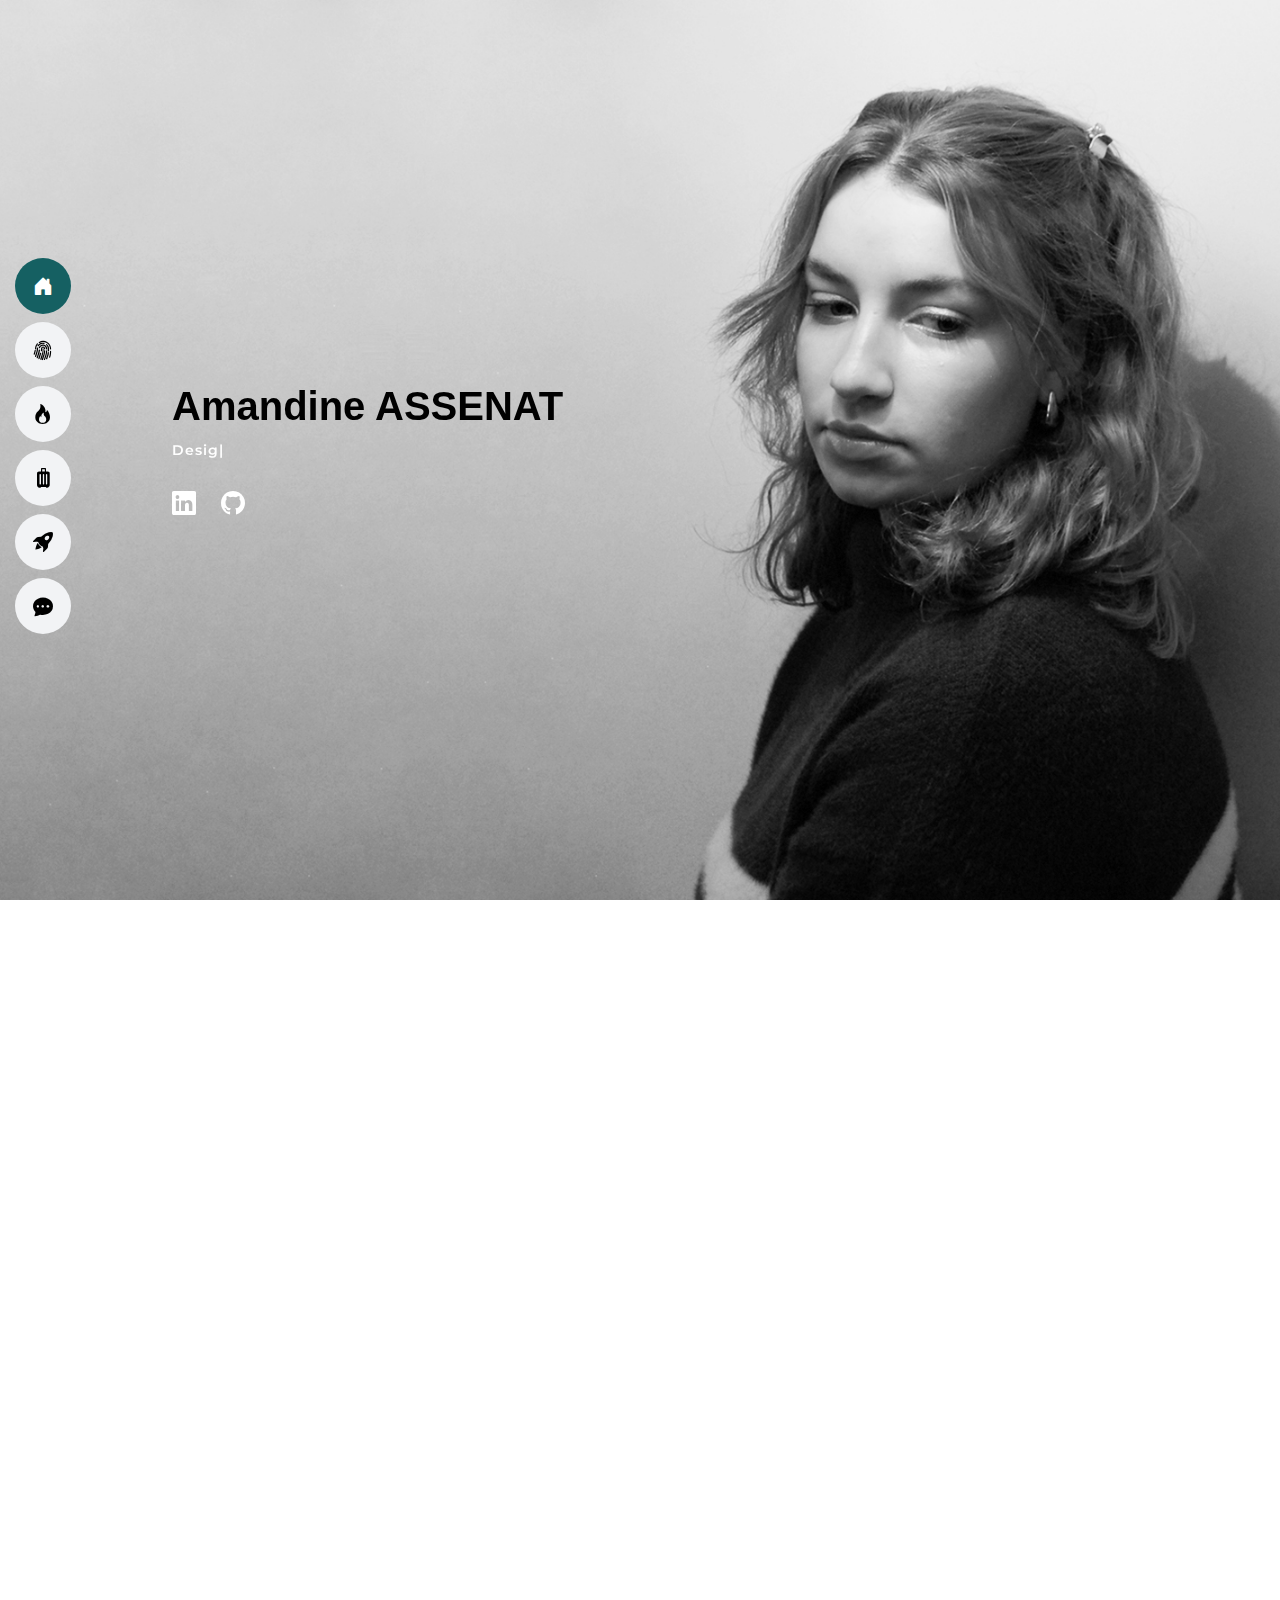
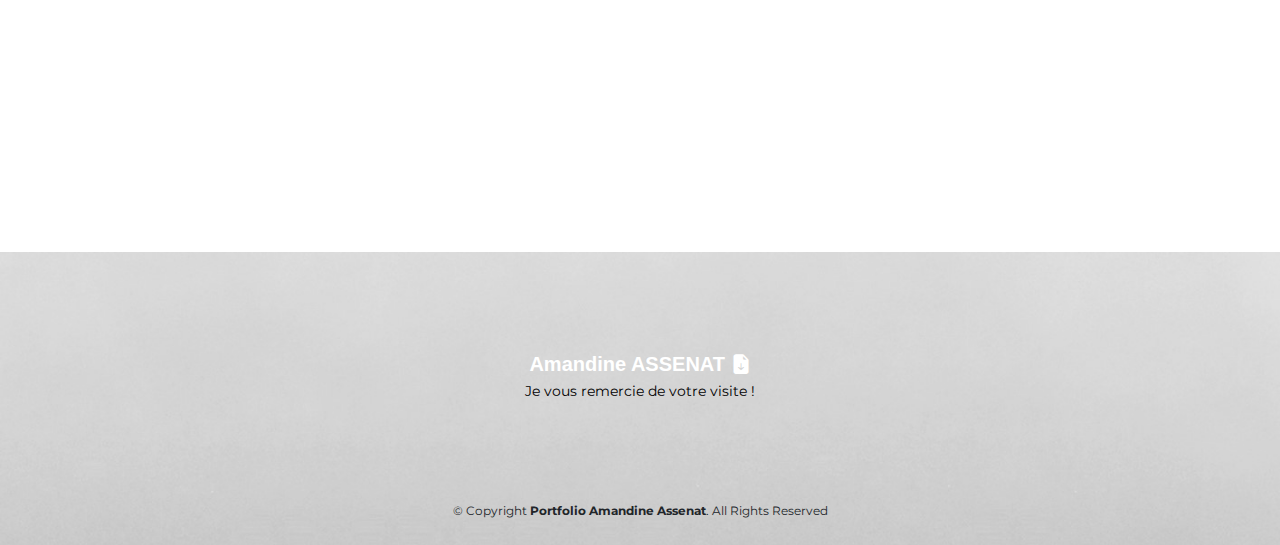
==== commit fb513132: "error syntax" ====
--- a/index.html
+++ b/index.html
@@ -454,7 +454,7 @@
               <ul>
                 <li>Réalisation et validation en 24h d’une charte graphique fonctionnelle.</li>
                 <li>Maquettage complet et adaptable sous Figma en 5 jours de l’application.</li>
-                <li>Disponnible continuellement de 9h à 18h sur Slack.</li>
+                <li>Disponible continuellement de 9h à 18h sur Slack.</li>
               </ul>
             </div>
             <div class="resume-item">
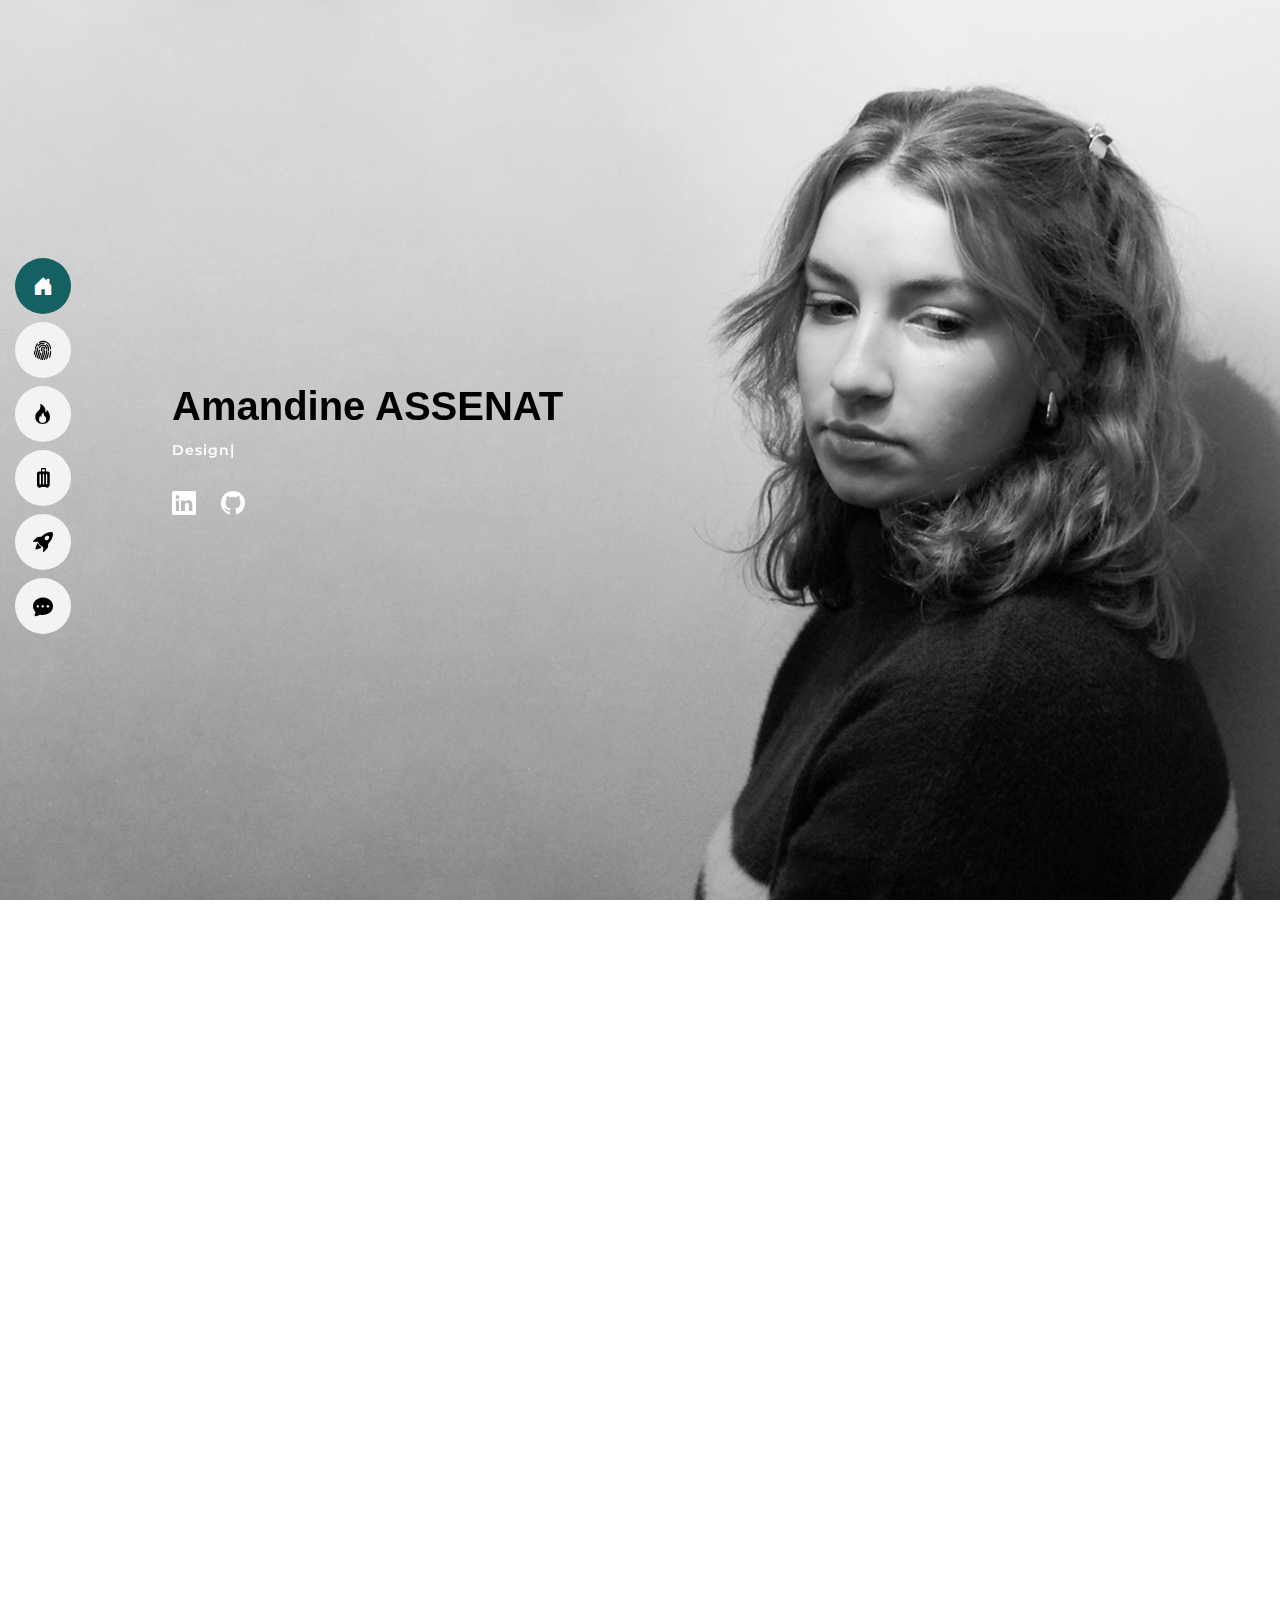
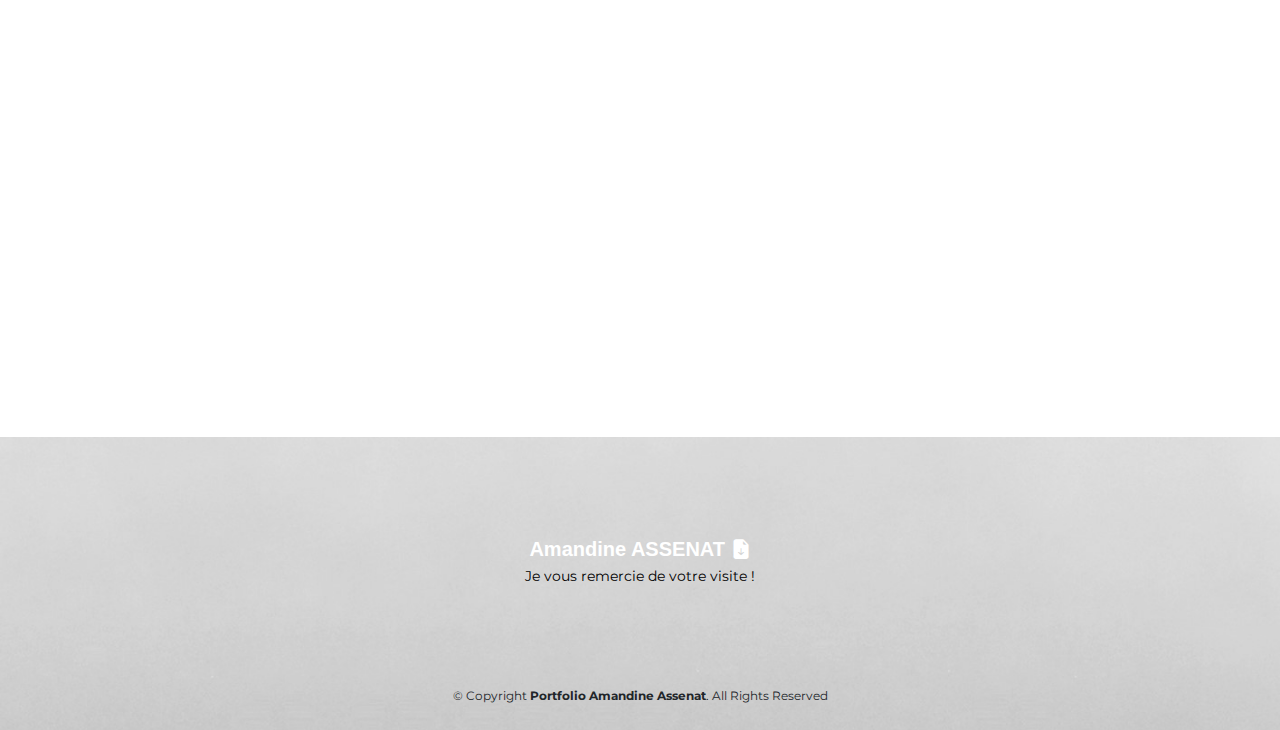
==== commit af5da77e: "experience update" ====
--- a/index.html
+++ b/index.html
@@ -88,12 +88,12 @@
 
         <div class="section-title">
           <h2>À propos</h2>
-          <p>Hello, je m'appelle Amandine Assenat, j'ai 21 ans et je suis née à Agen.<br><br>A l’âge de 17 ans, je suis
-            partie vivre à <span>Toulouse</span> pour mes études d’infographie. J'ai suivi un BTS ERPC (Graphisme
+          <p>Hello, je m'appelle Amandine Assenat, j'ai 22 ans et je suis née à Agen.<br><br>A l’âge de 17 ans, je suis
+            partie vivre à <span>Toulouse</span> pour des études de graphiste. J'ai suivi un BTS ERPC (Graphisme
             publicitaire), en alternance dans une agence de signalétique, où j’ai découvert une vrai passion pour
-            l’univers de <span>design graphique</span>.<br><br>Par la suite, je me suis donc engagée pour deux ans dans
+            l’univers du <span>design graphique</span>.<br><br>Par la suite, je me suis donc engagée pour deux ans dans
             une école de programmation informatique, dans le but d'apprendre le métier de <span>développeur web
-              front-end</span> tout en acquérant une connaissance générale de la programmation.<br><br><span>Passionnée
+              front-end</span> et <span>UX/UI designer</span> tout en acquérant une connaissance générale de la programmation.<br><br><span>Passionnée
               de dessin, peinture, loisirs créatifs, bricolage, 3D, natation, voyage, nature ou bien encore de
               cuisine.</span></p>
 
@@ -201,10 +201,10 @@
           </div>
         </div>
         <p class="to-summarize"><b>Pour résumer :</b> Diplômée d'un BTS designer graphique, dotée d'une experience
-          professionnelle en signalétique, et en train d'acquérir des compétences fondamentales en développement web au
-          sein d'une formation basée sur la pratique, l'autonomie et la collaboration.
+          professionnelle en signalétique sur toute la chaîne graphique. Diplômée d'une formation en développement web au
+          sein d'une formation basée sur la pratique, l'autonomie et la collaboration (formation qui prépare au RNCP 6, Bac+4).
           <span>Pleine de créativité et passionnée</span>, désireuse de <span>rejoindre une équipe
-            professionnelle</span> pour <span>travailler sur des projets</span> concrets et impactants.
+            professionnelle</span> pour <span>travailler sur des projets graphiques</span> concrets et impactants.
         </p>
       </div>
     </section><!-- End About Section -->
@@ -231,57 +231,108 @@
             <div class="progress">
               <span class="skill">C <i class="val">70%</i></span>
               <div class="progress-bar-wrap">
+                <div class="progress-bar" role="progressbar" aria-valuenow="70" aria-valuemin="0" aria-valuemax="100">
+                </div>
+              </div>
+            </div>
+
+            <div class="progress">
+              <span class="skill">Python <i class="val">70%</i></span>
+              <div class="progress-bar-wrap">
+                <div class="progress-bar" role="progressbar" aria-valuenow="70" aria-valuemin="0" aria-valuemax="100">
+                </div>
+              </div>
+            </div>
+
+            <div class="progress">
+              <span class="skill">Javascript <i class="val">75%</i></span>
+              <div class="progress-bar-wrap">
+                <div class="progress-bar" role="progressbar" aria-valuenow="75" aria-valuemin="0" aria-valuemax="100">
+                </div>
+              </div>
+            </div>
+
+            <div class="progress">
+              <span class="skill">MySQL <i class="val">50%</i></span>
+              <div class="progress-bar-wrap">
+                <div class="progress-bar" role="progressbar" aria-valuenow="50" aria-valuemin="0" aria-valuemax="100">
+                </div>
+              </div>
+            </div>
+
+            <div class="progress">
+              <span class="skill">SASS <i class="val">75%</i></span>
+              <div class="progress-bar-wrap">
+                <div class="progress-bar" role="progressbar" aria-valuenow="75" aria-valuemin="0" aria-valuemax="100">
+                </div>
+              </div>
+            </div>
+
+          </div>
+
+          <div class="col">
+
+            <div class="progress">
+              <span class="skill">HTML/CSS <i class="val">100%</i></span>
+              <div class="progress-bar-wrap">
+                <div class="progress-bar" role="progressbar" aria-valuenow="100" aria-valuemin="0" aria-valuemax="100">
+                </div>
+              </div>
+            </div>
+
+            <div class="progress">
+              <span class="skill">Boostrap/Tailwind <i class="val">90%</i></span>
+              <div class="progress-bar-wrap">
                 <div class="progress-bar" role="progressbar" aria-valuenow="90" aria-valuemin="0" aria-valuemax="100">
                 </div>
               </div>
             </div>
 
             <div class="progress">
-              <span class="skill">Python <i class="val">70%</i></span>
-              <div class="progress-bar-wrap">
-                <div class="progress-bar" role="progressbar" aria-valuenow="75" aria-valuemin="0" aria-valuemax="100">
-                </div>
-              </div>
-            </div>
-
-            <div class="progress">
-              <span class="skill">Javascript <i class="val">60%</i></span>
-              <div class="progress-bar-wrap">
-                <div class="progress-bar" role="progressbar" aria-valuenow="75" aria-valuemin="0" aria-valuemax="100">
-                </div>
-              </div>
-            </div>
-
-            <div class="progress">
-              <span class="skill">MySQL <i class="val">50%</i></span>
-              <div class="progress-bar-wrap">
-                <div class="progress-bar" role="progressbar" aria-valuenow="75" aria-valuemin="0" aria-valuemax="100">
-                </div>
-              </div>
-            </div>
-
-            <div class="progress">
-              <span class="skill">SASS <i class="val">75%</i></span>
-              <div class="progress-bar-wrap">
-                <div class="progress-bar" role="progressbar" aria-valuenow="75" aria-valuemin="0" aria-valuemax="100">
-                </div>
-              </div>
-            </div>
-
+              <span class="skill">Flutter <i class="val">80%</i></span>
+              <div class="progress-bar-wrap">
+                <div class="progress-bar" role="progressbar" aria-valuenow="80" aria-valuemin="0" aria-valuemax="100">
+                </div>
+              </div>
+            </div>
+
+            <div class="progress">
+              <span class="skill">React Native <i class="val">80%</i></span>
+              <div class="progress-bar-wrap">
+                <div class="progress-bar" role="progressbar" aria-valuenow="80" aria-valuemin="0" aria-valuemax="100">
+                </div>
+              </div>
+            </div>
+
+            <div class="progress">
+              <span class="skill">CMS <i class="val">100%</i></span>
+              <div class="progress-bar-wrap">
+                <div class="progress-bar" role="progressbar" aria-valuenow="100" aria-valuemin="0" aria-valuemax="100">
+                </div>
+              </div>
+            </div>
+
+            <div class="progress">
+              <span class="skill">Figma <i class="val">100%</i></span>
+              <div class="progress-bar-wrap">
+                <div class="progress-bar" role="progressbar" aria-valuenow="100" aria-valuemin="0" aria-valuemax="100">
+                </div>
+              </div>
+            </div>
           </div>
 
           <div class="col">
 
             <div class="progress">
-              <span class="skill">HTML/CSS <i class="val">90%</i></span>
-              <div class="progress-bar-wrap">
-                <div class="progress-bar" role="progressbar" aria-valuenow="80" aria-valuemin="0" aria-valuemax="100">
-                </div>
-              </div>
-            </div>
-
-            <div class="progress">
-              <span class="skill">Boostrap/Tailwind <i class="val">90%</i></span>
+              <span class="skill">Suite Adobe <i class="val">100%</i></span>
+              <div class="progress-bar-wrap">
+                <div class="progress-bar" role="progressbar" aria-valuenow="100" aria-valuemin="0" aria-valuemax="100">
+                </div>
+              </div>
+            </div>
+
+            <div class="progress">
+              <span class="skill">Impression/Façonnage/... <i class="val">90%</i></span>
               <div class="progress-bar-wrap">
                 <div class="progress-bar" role="progressbar" aria-valuenow="90" aria-valuemin="0" aria-valuemax="100">
                 </div>
@@ -289,50 +340,7 @@
             </div>
 
             <div class="progress">
-              <span class="skill">Flutter <i class="val">90%</i></span>
-              <div class="progress-bar-wrap">
-                <div class="progress-bar" role="progressbar" aria-valuenow="55" aria-valuemin="0" aria-valuemax="100">
-                </div>
-              </div>
-            </div>
-
-            <div class="progress">
-              <span class="skill">React Native <i class="val">60%</i></span>
-              <div class="progress-bar-wrap">
-                <div class="progress-bar" role="progressbar" aria-valuenow="55" aria-valuemin="0" aria-valuemax="100">
-                </div>
-              </div>
-            </div>
-
-            <div class="progress">
-              <span class="skill">CMS <i class="val">100%</i></span>
-              <div class="progress-bar-wrap">
-                <div class="progress-bar" role="progressbar" aria-valuenow="55" aria-valuemin="0" aria-valuemax="100">
-                </div>
-              </div>
-            </div>
-
-            <div class="progress">
-              <span class="skill">Figma <i class="val">100%</i></span>
-              <div class="progress-bar-wrap">
-                <div class="progress-bar" role="progressbar" aria-valuenow="55" aria-valuemin="0" aria-valuemax="100">
-                </div>
-              </div>
-            </div>
-          </div>
-
-          <div class="col">
-
-            <div class="progress">
-              <span class="skill">Suite Adobe <i class="val">100%</i></span>
-              <div class="progress-bar-wrap">
-                <div class="progress-bar" role="progressbar" aria-valuenow="80" aria-valuemin="0" aria-valuemax="100">
-                </div>
-              </div>
-            </div>
-
-            <div class="progress">
-              <span class="skill">Impression/Façonnage/... <i class="val">90%</i></span>
+              <span class="skill">Flocage véhicule <i class="val">90%</i></span>
               <div class="progress-bar-wrap">
                 <div class="progress-bar" role="progressbar" aria-valuenow="90" aria-valuemin="0" aria-valuemax="100">
                 </div>
@@ -340,17 +348,9 @@
             </div>
 
             <div class="progress">
-              <span class="skill">Flocage véhicule <i class="val">70%</i></span>
-              <div class="progress-bar-wrap">
-                <div class="progress-bar" role="progressbar" aria-valuenow="55" aria-valuemin="0" aria-valuemax="100">
-                </div>
-              </div>
-            </div>
-
-            <div class="progress">
               <span class="skill">FlexiSign <i class="val">100%</i></span>
               <div class="progress-bar-wrap">
-                <div class="progress-bar" role="progressbar" aria-valuenow="55" aria-valuemin="0" aria-valuemax="100">
+                <div class="progress-bar" role="progressbar" aria-valuenow="100" aria-valuemin="0" aria-valuemax="100">
                 </div>
               </div>
             </div>
@@ -358,7 +358,7 @@
             <div class="progress">
               <span class="skill">SweatHome 3D <i class="val">100%</i></span>
               <div class="progress-bar-wrap">
-                <div class="progress-bar" role="progressbar" aria-valuenow="55" aria-valuemin="0" aria-valuemax="100">
+                <div class="progress-bar" role="progressbar" aria-valuenow="100" aria-valuemin="0" aria-valuemax="100">
                 </div>
               </div>
             </div>
@@ -366,7 +366,7 @@
             <div class="progress">
               <span class="skill">Blender <i class="val">30%</i></span>
               <div class="progress-bar-wrap">
-                <div class="progress-bar" role="progressbar" aria-valuenow="55" aria-valuemin="0" aria-valuemax="100">
+                <div class="progress-bar" role="progressbar" aria-valuenow="30" aria-valuemin="0" aria-valuemax="100">
                 </div>
               </div>
             </div>
@@ -419,9 +419,8 @@
               <h5 id="place">Holberton School, Toulouse</h5>
               <ul>
                 <li>Formation basée à 100% sur la pratique, l’autonomie, et la collaboration entre pairs.</li>
-                <li>Réusssite de la première année de fondations avec un taux de réussite de 90%.</li>
-                <li>Obtention de mon diplôme de fin de première année avec un score de 99,5%.</li>
-                <li>Ambition de me spécialiser davantage en front-end tout en acquérant une compréhension du back-end,
+                <li>Réusssite avec un taux de 150%.</li>
+                <li>Ambition de me spécialiser davantage en UX/UI et front-end tout en acquérant une compréhension du back-end,
                   un avantage compétitif dans le domaine.</li>
               </ul>
             </div>
@@ -440,8 +439,7 @@
               <h5>2020</h5>
               <h5 id="place">Lycée Stendhal, Aiguillon</h5>
               <ul>
-                <li>Obtention du diplôme avec une moyenne de 15,8/20, dont 18/20 en mathématiques et 16/20 en sciences
-                  économiques et sociales.</li>
+                <li>Obtention du diplôme sciences économiques et sociales, mention très bien.</li>
               </ul>
             </div>
           </div>
@@ -516,14 +514,25 @@
 
           <div class="col-lg-4 col-md-6 portfolio-item filter-web-design">
             <div class="portfolio-wrap">
+              <img src="assets/img/portfolio/web-design/2.jpg" class="img-fluid" alt="">
+              <div class="portfolio-info">
+                <h4><span>Vocabul'o kid</span><a href="https://vocabulolp.vercel.app/"
+                    target="_blank" class="more-infos"><i class="bi-plus-square-fill"></i></a></h4>
+                <h5>Projet en trinôme de fin d'année à la Holberton School</h5>
+                <p>Vocabulo Kid : une application mobile Android utilisant le machine learning pour rendre la littérature jeunesse plus accessible aux enfants sourds. Ludique, l'enfant photographie le texte qui réapparait avec les mots disponibles en LSF (Dico Elix) ainsi que l’analyse grammaticale.</p>
+              </div>
+            </div>
+          </div>
+          <div class="col-lg-4 col-md-6 portfolio-item filter-web-design">
+            <div class="portfolio-wrap">
               <img src="assets/img/portfolio/web-design/1.jpg" class="img-fluid" alt="">
               <div class="portfolio-info">
                 <h4><span>MyStudentFlat</span><a href="https://github.com/Amandine4731/holbertonschool-MyStudentFlat"
                     target="_blank" class="more-infos"><i class="bi-plus-square-fill"></i></a></h4>
                 <h5>Projet en binôme de fin d'année à la Holberton School</h5>
-                <p>Application mobile destinée à Il s'agit d'une application mobile conçue spécialement pour les
-                  étudiantes, dans le but de rendre leur recherche d'appartement plus simple et sécurisée. Cette
-                  application rassemble toutes les annonces d'appartements à Toulouse, proposés par des agences
+                <p>Il s'agit d'une application mobile conçue spécialement pour les
+                  étudiants, dans le but de rendre leur recherche d'appartement plus simple et sécurisée. Cette
+                  application rassemble toutes les annonces d'appartements à Toulouse, proposées par des agences
                   immobilières de confiance, dont le loyer est inférieur à 800€.</p>
               </div>
             </div>
@@ -719,7 +728,7 @@
   <!-- ======= Footer ======= -->
   <footer class="footer">
     <div class="container">
-      <h3>Amandine ASSENAT <a href="https://drive.google.com/file/d/11KbI4JgLoEOj9bfXlVqfnd2ZII6s33Mh/view?usp=sharing"
+      <h3>Amandine ASSENAT <a href="https://drive.google.com/file/d/1GuM9dQ3UZysslst_qCtL1NCTI2Nmq56d/view?usp=sharing"
           target="_blank" class="download-cv"><i class="bi-file-earmark-arrow-down-fill"></i></a></h3>
       <p>Je vous remercie de votre visite !</p>
       <div class="copyright">
